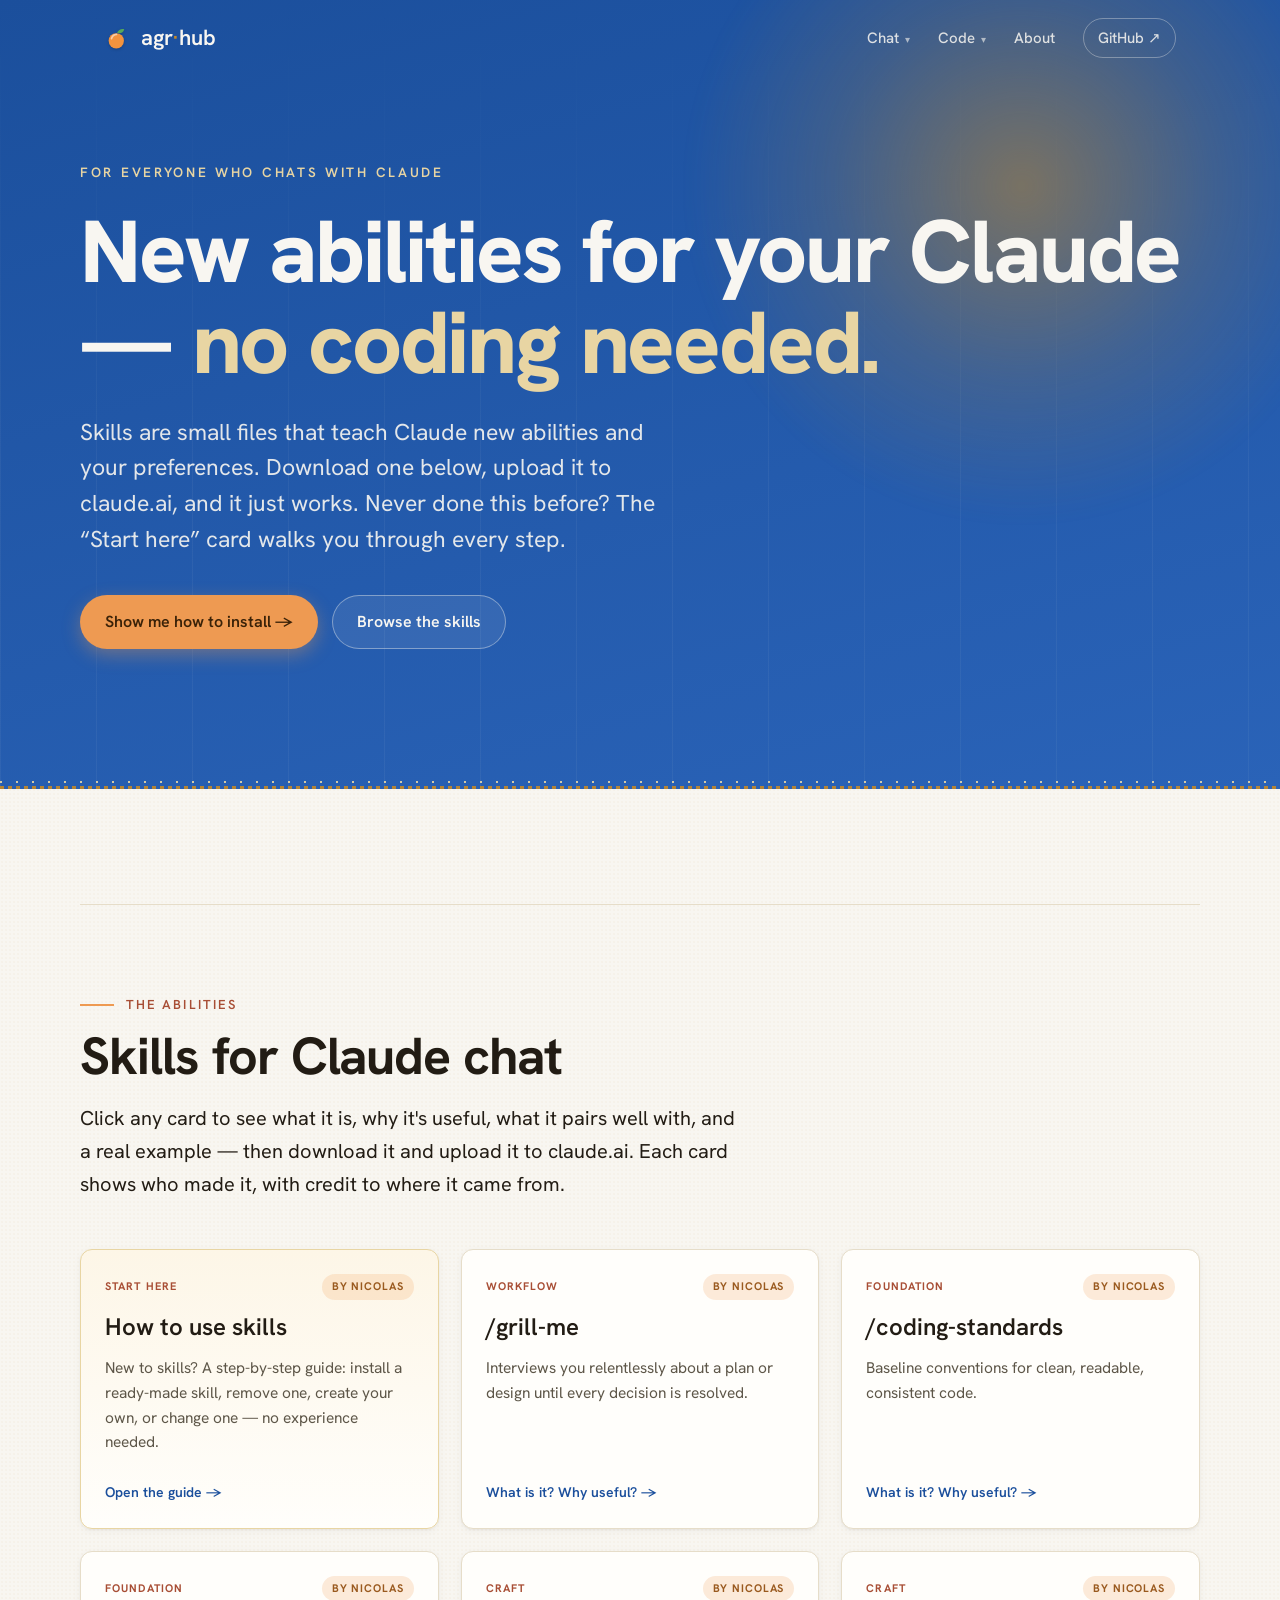
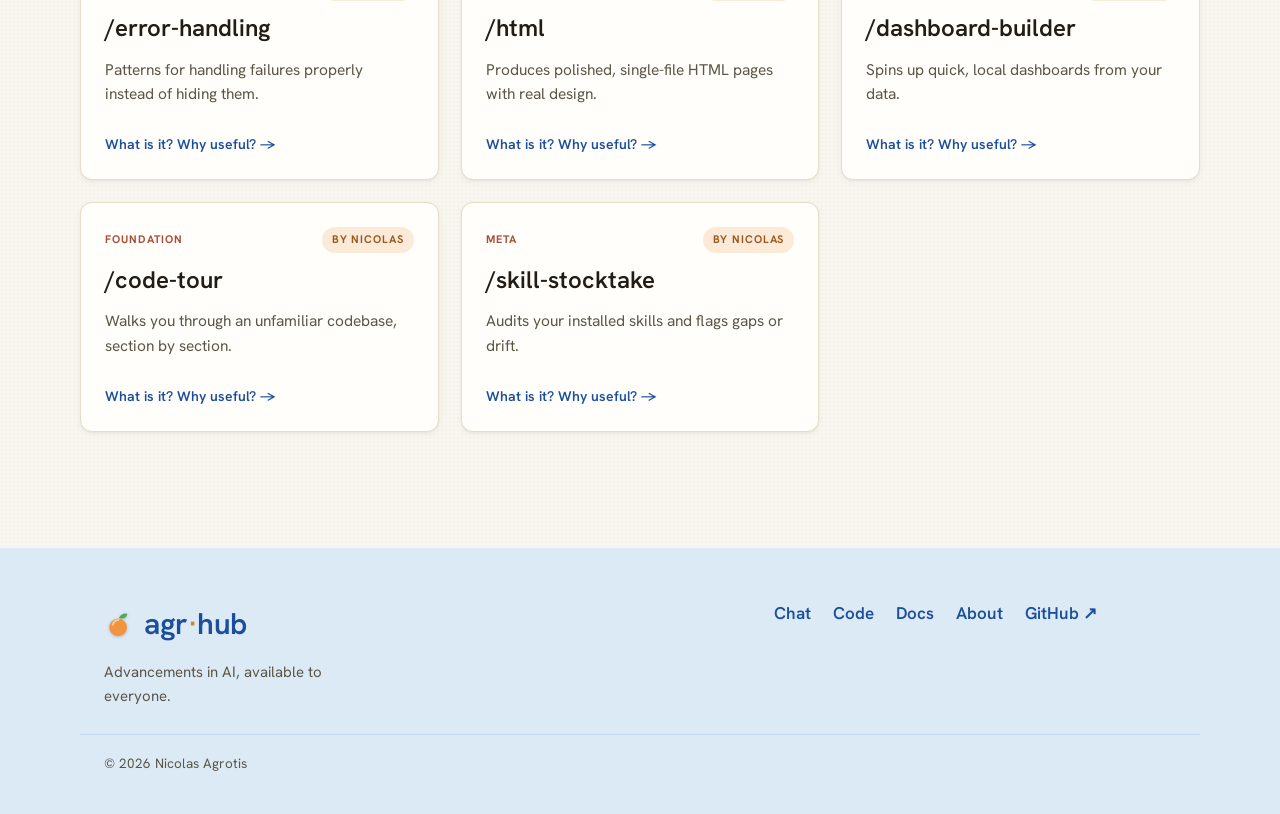
==== chat.html @ 47daf1c1 "Restructure the hub for two audiences: Chat (no-code) and Code (builders) - index.html becomes a mis" ====
<!DOCTYPE html>
<html lang="en">
<head>
<meta charset="UTF-8" />
<meta name="viewport" content="width=device-width, initial-scale=1.0" />
<title>Chat — agr·hub</title>
<meta name="description" content="Ready-made skills for Claude chat, explained in plain language. Download a skill, upload it to claude.ai, and Claude gains a new ability — no coding needed." />
<link rel="preconnect" href="https://fonts.googleapis.com" />
<link rel="preconnect" href="https://fonts.gstatic.com" crossorigin />
<link href="https://fonts.googleapis.com/css2?family=Hanken+Grotesk:wght@400;500;600;700;800&display=swap" rel="stylesheet" />
<link rel="stylesheet" href="assets/app.css?v=3" />
</head>
<body>

<a class="skip" href="#main">Skip to content</a>

<header class="nav" id="nav">
  <div class="nav__in">
    <a class="brand" href="index.html" aria-label="agr-hub home">
      <svg class="brand__mark" viewBox="0 0 32 32" width="26" height="26" role="img" aria-hidden="true" focusable="false">
        <path d="M16 9.6C17.6 5.7 21.6 4.2 24.9 5.2 24.1 9.2 20.1 11.2 16 9.6Z" fill="#54A85B"/>
        <circle cx="15.1" cy="19.4" r="9.4" fill="#F2933E"/>
        <path d="M9.3 16.7C10.2 13.8 12.5 11.8 15.4 11.6" fill="none" stroke="#fff" stroke-opacity=".55" stroke-width="2.1" stroke-linecap="round"/>
      </svg>
      <span class="brand__txt">agr<span class="brand__dot">·</span>hub</span>
    </a>
    <nav class="nav__links" aria-label="Primary">
      <div class="nav__drop">
        <a href="chat.html">Chat <span class="nav__caret" aria-hidden="true">▾</span></a>
        <div class="nav__menu">
          <a href="#skills">Skills</a>
          <a href="#asset=how-to-use-skills">How-to guide</a>
        </div>
      </div>
      <div class="nav__drop">
        <a href="code.html">Code <span class="nav__caret" aria-hidden="true">▾</span></a>
        <div class="nav__menu">
          <a href="code.html#launchpad">Launchpad</a>
          <a href="code.html#skills">Skills</a>
          <a href="code.html#packs">Packs</a>
          <a href="code.html#projects">Projects</a>
          <a href="docs.html">Docs</a>
        </div>
      </div>
      <a href="index.html#about">About</a>
      <a class="nav__cta" href="https://github.com/agrotisnicolaos" target="_blank" rel="noopener">GitHub ↗</a>
    </nav>
  </div>
</header>

<main id="main">

  <!-- HERO -->
  <section class="hero hero--sub" id="top">
    <div class="hero__glow" aria-hidden="true"></div>
    <div class="hero__in">
      <p class="eyebrow reveal">For everyone who chats with Claude</p>
      <h1 class="hero__title reveal">
        New abilities for your Claude — <em>no coding needed.</em>
      </h1>
      <p class="hero__lede reveal">
        Skills are small files that teach Claude new abilities and your preferences. Download one
        below, upload it to claude.ai, and it just works. Never done this before? The
        “Start here” card walks you through every step.
      </p>
      <div class="hero__cta reveal">
        <a class="btn btn--primary" href="#asset=how-to-use-skills">Show me how to install →</a>
        <a class="btn btn--ghost" href="#skills">Browse the skills</a>
      </div>
    </div>
    <div class="meander" aria-hidden="true"></div>
  </section>

  <!-- SKILLS -->
  <section class="section" id="skills">
    <div class="section__in">
      <header class="section__head">
        <p class="kicker"><span class="kicker__bar"></span>The abilities</p>
        <h2 class="h2">Skills for Claude chat</h2>
        <p class="lead">
          Click any card to see what it is, why it's useful, what it pairs well with, and a real
          example — then download it and upload it to claude.ai. Each card shows who made it,
          with credit to where it came from.
        </p>
      </header>
      <div class="grid" id="chat-skills-grid"><!-- rendered from data/catalog.js --></div>
    </div>
  </section>

</main>

<footer class="foot">
  <div class="foot__in">
    <div class="foot__brand">
      <span class="foot__logo">
        <svg class="brand__mark" viewBox="0 0 32 32" width="30" height="30" role="img" aria-hidden="true" focusable="false">
          <path d="M16 9.6C17.6 5.7 21.6 4.2 24.9 5.2 24.1 9.2 20.1 11.2 16 9.6Z" fill="#54A85B"/>
          <circle cx="15.1" cy="19.4" r="9.4" fill="#F2933E"/>
          <path d="M9.3 16.7C10.2 13.8 12.5 11.8 15.4 11.6" fill="none" stroke="#fff" stroke-opacity=".55" stroke-width="2.1" stroke-linecap="round"/>
        </svg>
        <span class="brand__txt brand__txt--lg">agr<span class="brand__dot">·</span>hub</span>
      </span>
      <p>Advancements in AI, available to everyone.</p>
    </div>
    <nav class="foot__links" aria-label="Footer">
      <a href="chat.html">Chat</a>
      <a href="code.html">Code</a>
      <a href="docs.html">Docs</a>
      <a href="index.html#about">About</a>
      <a href="https://github.com/agrotisnicolaos" target="_blank" rel="noopener">GitHub ↗</a>
    </nav>
  </div>
  <p class="foot__copy">© <span id="year"></span> Nicolas Agrotis</p>
</footer>

<script src="data/catalog.js"></script>
<script src="assets/app.js"></script>
</body>
</html>
---- assets/app.css ----
/* ============================================================
   agr·hub — Aegean / Cycladic editorial
   Palette: Aegean #1B4F9C · Sky #2a63b8 · Sea #5BA4D4 · Whitewash #F8F6F1
            Limestone #E8D5A3 · Orange #EE9A52 (CTA) · Terracotta #A84E35
            Footer light-blue #dceaf6
   ============================================================ */
:root {
  --aegean:    #1B4F9C;
  --aegean-dk: #143b76;
  --sea:       #5BA4D4;
  --sky:       #2a63b8;        /* lighter blue for the hero base */
  --whitewash: #F8F6F1;
  --limestone: #E8D5A3;
  --ochre:     #C4892A;
  --ochre-dk:  #a8721f;
  --orange:    #EE9A52;        /* friendly, light CTA orange */
  --orange-dk: #e2873a;
  --terracotta:#A84E35;
  --footer-bg: #dceaf6;        /* light blue footer */
  --footer-ln: #c4dcef;

  --ink:   #221c14;       /* warm near-black text */
  --ink-2: #5d5648;       /* muted warm grey */
  --line:  #e6ddc9;       /* limestone-tinted hairline */
  --surface: #fffefb;     /* card surface, warmer than whitewash */

  /* one clean, highly legible family for everything (display + body) */
  --serif: "Hanken Grotesk", -apple-system, BlinkMacSystemFont, "Segoe UI", sans-serif;
  --sans:  "Hanken Grotesk", -apple-system, BlinkMacSystemFont, "Segoe UI", sans-serif;

  --shadow-sm: 0 1px 2px rgba(34,28,20,.05), 0 2px 8px rgba(34,28,20,.04);
  --shadow-md: 0 8px 28px rgba(27,79,156,.10), 0 2px 8px rgba(34,28,20,.05);
  --maxw: 1120px;
  --r: 12px;
}

* { box-sizing: border-box; }
html { scroll-behavior: smooth; -webkit-text-size-adjust: 100%; }
body {
  margin: 0;
  background: var(--whitewash);
  color: var(--ink);
  font-family: var(--sans);
  font-size: 17px;
  line-height: 1.6;
  -webkit-font-smoothing: antialiased;
  /* faint paper grain */
  background-image:
    radial-gradient(rgba(196,137,42,.035) 1px, transparent 1px);
  background-size: 4px 4px;
}
a { color: var(--aegean); text-decoration: none; }
a:hover { color: var(--terracotta); }
em { font-style: italic; }
code {
  font-family: "Hanken Grotesk", ui-monospace, monospace;
  font-feature-settings: "tnum";
}

.skip {
  position: absolute; left: -999px; top: 0; background: var(--ink); color: #fff;
  padding: 10px 16px; border-radius: 0 0 8px 0; z-index: 100;
}
.skip:focus { left: 0; }

/* ---------- shared layout ---------- */
.section { padding: clamp(64px, 9vw, 128px) 24px; }
.section__in { max-width: var(--maxw); margin: 0 auto; }
.section__head { max-width: 680px; margin-bottom: 48px; }

.kicker {
  font-size: 13px; letter-spacing: .16em; text-transform: uppercase;
  color: var(--terracotta); font-weight: 600; display: flex; align-items: center; gap: 12px;
  margin: 0 0 14px;
}
.kicker__bar { width: 34px; height: 2px; background: var(--orange); display: inline-block; }
.kicker--center { justify-content: center; }

.h2 {
  font-family: var(--serif); font-weight: 700;
  font-size: clamp(32px, 4.6vw, 52px); line-height: 1.05; letter-spacing: -.02em;
  margin: 0 0 18px; color: var(--ink);
}
.lead { font-size: clamp(17px, 2vw, 20px); line-height: 1.65; margin: 0 0 16px; max-width: 60ch; }
.lead.muted { color: var(--ink-2); }
.lead code { background: #efe7d4; padding: 1px 7px; border-radius: 6px; font-size: .9em; }

/* ---------- nav ---------- */
.nav {
  position: fixed; inset: 0 0 auto 0; z-index: 50;
  transition: background .35s ease, box-shadow .35s ease, border-color .35s ease;
  border-bottom: 1px solid transparent;
}
.nav__in {
  max-width: var(--maxw); margin: 0 auto; padding: 18px 24px;
  display: flex; align-items: center; justify-content: space-between;
}
.brand { display: inline-flex; align-items: center; gap: 11px; color: var(--whitewash); }
.brand__mark {
  width: 26px; height: 26px; flex-shrink: 0; display: block;
  filter: drop-shadow(0 1px 1.5px rgba(0,0,0,.2));
}
.brand__txt { font-family: var(--serif); font-weight: 600; font-size: 22px; letter-spacing: -.01em; }
.brand__txt--lg { font-size: 30px; color: var(--aegean); }
.brand__dot { color: var(--ochre); }
.nav__links { display: flex; align-items: center; gap: 28px; }
.nav__links a { color: rgba(248,246,241,.86); font-weight: 500; font-size: 15px; }
.nav__links a:hover { color: #fff; }
.nav__cta {
  border: 1px solid rgba(248,246,241,.34); padding: 7px 14px; border-radius: 999px;
}
.nav__cta:hover { background: rgba(248,246,241,.12); }

/* scrolled state: whitewash bar, aegean ink */
.nav.scrolled { background: rgba(248,246,241,.92); backdrop-filter: blur(10px); border-bottom-color: var(--line); box-shadow: var(--shadow-sm); }
.nav.scrolled .brand { color: var(--aegean); }
.nav.scrolled .brand__txt--lg { color: var(--aegean); }
.nav.scrolled .nav__links a { color: var(--ink-2); }
.nav.scrolled .nav__links a:hover { color: var(--terracotta); }
.nav.scrolled .nav__cta { border-color: var(--line); color: var(--aegean); }
.nav.scrolled .nav__cta:hover { background: #efe7d4; }

/* ---------- hero ---------- */
.hero {
  position: relative; overflow: hidden;
  background:
    linear-gradient(165deg, var(--aegean) 0%, var(--sky) 100%);
  color: var(--whitewash);
  padding: clamp(150px, 22vh, 260px) 24px clamp(120px, 16vw, 200px);
}
.hero__glow {
  position: absolute; top: -22%; right: -8%; width: 60vw; height: 60vw; max-width: 720px; max-height: 720px;
  background: radial-gradient(circle, rgba(196,137,42,.55) 0%, rgba(196,137,42,.18) 38%, transparent 66%);
  filter: blur(8px); pointer-events: none;
}
.hero::before { /* faint columns / horizon line */
  content: ""; position: absolute; inset: 0;
  background-image: linear-gradient(90deg, rgba(248,246,241,.05) 1px, transparent 1px);
  background-size: 96px 100%; mask-image: linear-gradient(transparent, #000 60%);
  pointer-events: none;
}
.hero__in { position: relative; max-width: var(--maxw); margin: 0 auto; }
.eyebrow {
  font-size: 13.5px; letter-spacing: .2em; text-transform: uppercase;
  color: var(--limestone); font-weight: 600; margin: 0 0 22px;
}
.hero__title {
  font-family: var(--serif); font-weight: 800;
  font-size: clamp(42px, 7vw, 88px); line-height: 1.04; letter-spacing: -.025em;
  margin: 0 0 26px;
}
.hero__title em { color: var(--limestone); font-weight: 800; font-style: normal; }
.hero__lede {
  font-size: clamp(18px, 2.2vw, 23px); line-height: 1.55; max-width: 46ch;
  color: rgba(248,246,241,.9); margin: 0 0 38px;
}
.hero__cta { display: flex; flex-wrap: wrap; gap: 14px; }

.meander {
  position: absolute; left: 0; right: 0; bottom: 0; height: 18px;
  background:
    repeating-linear-gradient(90deg, var(--ochre) 0 4px, transparent 4px 8px) bottom/100% 3px no-repeat,
    repeating-linear-gradient(90deg, var(--limestone) 0 2px, transparent 2px 16px) bottom 6px left 0/100% 2px no-repeat;
  opacity: .9;
}

/* ---------- buttons ---------- */
.btn {
  display: inline-flex; align-items: center; gap: 8px; cursor: pointer;
  font-family: var(--sans); font-weight: 600; font-size: 16px;
  padding: 13px 24px; border-radius: 999px; border: 1.5px solid transparent;
  transition: transform .15s ease, box-shadow .2s ease, background .2s ease, color .2s ease;
  white-space: nowrap;
}
.btn--sm { padding: 10px 18px; font-size: 14.5px; }
.btn--primary { background: var(--orange); color: #3a2208; box-shadow: 0 6px 18px rgba(238,154,82,.36); }
.btn--primary:hover { background: var(--orange-dk); color: #3a2208; transform: translateY(-2px); }
.btn--ghost { background: rgba(248,246,241,.08); color: var(--whitewash); border-color: rgba(248,246,241,.4); }
.btn--ghost:hover { background: rgba(248,246,241,.16); color: #fff; transform: translateY(-2px); }
.btn--line { background: transparent; color: var(--aegean); border-color: var(--line); }
.btn--line:hover { border-color: var(--aegean); color: var(--aegean); background: #fff; transform: translateY(-2px); }

/* ---------- launchpad split ---------- */
.split { display: grid; grid-template-columns: 1.1fr .9fr; gap: clamp(32px, 5vw, 72px); align-items: start; }
.split__lead .lead:first-of-type { margin-top: 4px; }

.panel {
  background: var(--surface); border: 1px solid var(--line); border-radius: 16px;
  padding: 26px; box-shadow: var(--shadow-md); position: relative;
}
.panel::before { /* warm top seam */
  content: ""; position: absolute; left: 26px; right: 26px; top: 0; height: 3px;
  background: linear-gradient(90deg, var(--orange), var(--terracotta)); border-radius: 0 0 3px 3px;
}
.panel__head { display: flex; align-items: center; justify-content: space-between; margin-bottom: 18px; }
.panel__name { font-family: var(--serif); font-weight: 600; font-size: 21px; }
.panel__list { list-style: none; margin: 0 0 22px; padding: 0; }
.panel__list li {
  position: relative; padding: 8px 0 8px 26px; font-size: 15.5px; color: var(--ink);
  border-bottom: 1px dashed var(--line);
}
.panel__list li:last-child { border-bottom: none; }
.panel__list li::before {
  content: ""; position: absolute; left: 2px; top: 15px; width: 9px; height: 9px;
  background: var(--sea); border-radius: 50%; box-shadow: 0 0 0 3px rgba(91,164,212,.18);
}
.panel__actions { display: flex; flex-wrap: wrap; gap: 10px; margin-bottom: 14px; }

.clone {
  width: 100%; text-align: left; cursor: pointer; font: inherit;
  background: #fbf6ea; border: 1px dashed var(--limestone); border-radius: 10px;
  padding: 11px 14px; display: flex; align-items: center; justify-content: space-between; gap: 10px;
  transition: background .2s ease, border-color .2s ease;
}
.clone:hover { background: #f6eedb; border-color: var(--orange); }
.clone code { font-size: 13px; color: var(--ink); overflow: hidden; text-overflow: ellipsis; white-space: nowrap; }
.clone__hint { font-size: 11px; letter-spacing: .08em; text-transform: uppercase; color: var(--ink-2); flex-shrink: 0; }
.clone.copied .clone__hint { color: var(--aegean); }
.clone.copied .clone__hint::before { content: "✓ "; }

/* ---------- docs page header ---------- */
.dochead {
  position: relative; overflow: hidden; color: var(--whitewash);
  background: linear-gradient(165deg, var(--aegean) 0%, var(--sky) 100%);
  padding: clamp(128px, 18vh, 184px) 24px clamp(60px, 9vw, 96px);
}
.dochead__in { position: relative; max-width: var(--maxw); margin: 0 auto; }
.dochead h1 {
  font-family: var(--serif); font-weight: 800; letter-spacing: -.025em; line-height: 1.02;
  font-size: clamp(40px, 6vw, 68px); margin: 0 0 14px;
}
.dochead .lede { color: rgba(248,246,241,.9); font-size: clamp(17px, 2vw, 21px); max-width: 54ch; margin: 0; }
.dochead .eyebrow { color: var(--limestone); }
.doc-links { margin-top: 22px; }
.doc-soon { opacity: .92; }

/* ---------- launchpad: why + pieces + note ---------- */
.lp-why { margin-top: clamp(44px, 6vw, 76px); max-width: 900px; }
.lp-h3 {
  font-family: var(--serif); font-weight: 700; letter-spacing: -.01em; color: var(--ink);
  font-size: clamp(22px, 3vw, 30px); margin: 0 0 14px;
}
.lp-h3--mt { margin-top: clamp(48px, 7vw, 84px); }
.lp-why .lead strong { color: var(--aegean); font-weight: 700; }
.lp-arc { color: var(--terracotta); font-weight: 600; }

.lp-group-label {
  font-size: 12px; letter-spacing: .12em; text-transform: uppercase; color: var(--terracotta);
  font-weight: 700; margin: 22px 0 14px;
}
.lp-group-label__sub { color: var(--ink-2); font-weight: 600; text-transform: none; letter-spacing: 0; }
.lp-pieces { margin-bottom: 6px; }

.piece__top { display: flex; align-items: center; justify-content: space-between; gap: 10px; margin-bottom: 4px; }
.piece__by { font-size: 12px; color: var(--ink-2); font-weight: 600; white-space: nowrap; }
.piece__name { font-family: var(--serif); font-weight: 700; font-size: 20px; margin: 2px 0 10px; color: var(--ink); }
.piece .card__desc { font-size: 14.5px; margin-bottom: 0; }
.piece:hover { transform: translateY(-2px); }

.lp-note {
  margin-top: clamp(40px, 5vw, 64px);
  background: #eef4fb; border: 1px solid var(--footer-ln); border-radius: 16px;
  padding: 24px 28px; display: flex; flex-wrap: wrap; align-items: center;
  justify-content: space-between; gap: 18px 24px;
}
.lp-note p { margin: 0; max-width: 64ch; color: var(--ink); font-size: 15.5px; line-height: 1.6; }
.lp-note strong { color: var(--aegean); }
.lp-deepdive { flex-shrink: 0; }

/* ---------- badges ---------- */
.badge {
  font-size: 11px; font-weight: 700; letter-spacing: .08em; text-transform: uppercase;
  padding: 4px 10px; border-radius: 999px;
}
.badge--public { background: rgba(27,79,156,.1); color: var(--aegean); }
.badge--private { background: rgba(93,86,72,.1); color: var(--ink-2); }
.badge--ships { background: rgba(91,164,212,.18); color: #2f6f9e; }

/* ---------- section rhythm (all sections carry equal weight) ----------
   A constrained hairline between sections, drawn at the top of each
   section's inner column so the four sections read as equals. */
.launchpad .section__in,
#skills .section__in,
.packs .section__in,
.projects .section__in { border-top: 1px solid var(--line); padding-top: clamp(56px, 7vw, 96px); }
.launchpad .section__in { border-top: none; padding-top: 0; }

/* ---------- grids / cards ---------- */
.grid { display: grid; gap: 22px; grid-template-columns: repeat(auto-fill, minmax(290px, 1fr)); }

.card {
  background: var(--surface); border: 1px solid var(--line); border-radius: var(--r);
  padding: 24px; box-shadow: var(--shadow-sm); display: flex; flex-direction: column;
  transition: transform .18s ease, box-shadow .25s ease, border-color .25s ease;
}
.card:hover { transform: translateY(-3px); box-shadow: var(--shadow-md); border-color: var(--limestone); }
.card--link { color: inherit; text-decoration: none; cursor: pointer; }
.card--link:hover { border-color: var(--sea); }
.card__link { margin-top: auto; padding-top: 6px; color: var(--aegean); font-weight: 600; font-size: 14px; }
.card--link:hover .card__link { color: var(--terracotta); }
.card--link:hover .card__name { color: var(--aegean); }
.card__top { display: flex; align-items: center; justify-content: space-between; gap: 10px; margin-bottom: 6px; }
.card__marker {
  font-size: 11px; font-weight: 700; letter-spacing: .1em; text-transform: uppercase;
  color: var(--terracotta);
}
.card__name { font-family: var(--serif); font-weight: 600; font-size: 24px; margin: 2px 0 10px; }
.card__desc { color: var(--ink-2); font-size: 15.5px; margin: 0 0 20px; flex: 1; }
.card__actions { display: flex; flex-wrap: wrap; gap: 8px; align-items: center; }
.card__install {
  width: 100%; margin-top: 10px;
}

/* project cards — snapshot, highlights, doc links */
.card--project { padding-top: 0; }
.card__shot {
  display: block; margin: 0 -25px 20px; overflow: hidden;
  border-bottom: 1px solid var(--line);
  border-radius: var(--r) var(--r) 0 0;
  background: #fbf6ea;
}
.card__shot img {
  display: block; width: 100%; height: auto; aspect-ratio: 16/10; object-fit: cover;
  object-position: top; transition: transform .4s ease;
}
.card__shot:hover img { transform: scale(1.025); }
.card__points { list-style: none; margin: 0 0 18px; padding: 0; }
.card__points li {
  position: relative; padding: 5px 0 5px 22px; font-size: 14px; color: var(--ink);
  border-bottom: 1px dashed var(--line);
}
.card__points li:last-child { border-bottom: 0; }
.card__points li::before {
  content: ""; position: absolute; left: 4px; top: 13px; width: 7px; height: 7px;
  background: var(--sea); border-radius: 50%; box-shadow: 0 0 0 3px rgba(91,164,212,.18);
}
.card__doclinks { display: flex; flex-wrap: wrap; gap: 6px 16px; margin: 0 0 18px; }
.card__doclink {
  font-size: 13.5px; font-weight: 700; color: var(--aegean); text-decoration: none;
  border-bottom: 1px solid transparent; transition: border-color .15s ease;
}
.card__doclink:hover { border-bottom-color: var(--aegean); }

/* empty state */
.empty {
  grid-column: 1 / -1; text-align: center; padding: 56px 24px;
  border: 1.5px dashed var(--limestone); border-radius: 16px; background: rgba(255,255,255,.5);
}
.empty__mark { font-size: 30px; margin-bottom: 10px; }
.empty h3 { font-family: var(--serif); font-weight: 600; font-size: 24px; margin: 0 0 8px; }
.empty p { color: var(--ink-2); margin: 0 auto; max-width: 46ch; }
.empty code { background: #efe7d4; padding: 2px 7px; border-radius: 6px; font-size: .92em; }

/* ---------- about ---------- */
.about__in { text-align: center; max-width: 620px; }
.about__mark {
  width: 48px; height: 48px; margin: 0 auto 20px; display: block;
  filter: drop-shadow(0 2px 3px rgba(34,28,20,.14));
}
.about .kicker { margin-bottom: 16px; }
.about__line { font-size: clamp(19px, 2.6vw, 26px); font-weight: 600; color: var(--ink); margin: 6px 0 0; }
.about__line strong { color: var(--aegean); font-weight: 700; }

/* ---------- footer ---------- */
.foot { background: var(--footer-bg); color: var(--ink-2); }
.foot__in {
  max-width: var(--maxw); margin: 0 auto; padding: 52px 24px 26px;
  display: grid; grid-template-columns: 1.6fr 1fr; gap: 28px; align-items: start;
}
.foot__logo { display: inline-flex; align-items: center; gap: 10px; }
.foot__logo .brand__mark { width: 30px; height: 30px; }
.foot__brand p { margin: 12px 0 0; max-width: 34ch; font-size: 15px; color: var(--ink-2); }
.foot__links { display: flex; flex-wrap: wrap; gap: 10px 22px; align-content: start; }
.foot__links a { color: var(--aegean); font-weight: 600; }
.foot__links a:hover { color: var(--terracotta); }
.foot__copy {
  max-width: var(--maxw); margin: 0 auto; padding: 18px 24px 40px;
  border-top: 1px solid var(--footer-ln); font-size: 13.5px; color: var(--ink-2);
}

/* ---------- reveal animation ---------- */
.reveal { opacity: 0; transform: translateY(16px); animation: rise .8s cubic-bezier(.2,.7,.2,1) forwards; }
.reveal:nth-child(1) { animation-delay: .05s; }
.reveal:nth-child(2) { animation-delay: .16s; }
.reveal:nth-child(3) { animation-delay: .28s; }
.reveal:nth-child(4) { animation-delay: .4s; }
@keyframes rise { to { opacity: 1; transform: none; } }
@media (prefers-reduced-motion: reduce) {
  .reveal { animation: none; opacity: 1; transform: none; }
  html { scroll-behavior: auto; }
}

/* ---------- nav dropdowns ---------- */
.nav__drop { position: relative; display: flex; align-items: center; }
.nav__caret { font-size: 10px; opacity: .7; margin-left: 2px; }
.nav__menu {
  display: none; position: absolute; top: calc(100% + 10px); left: -12px; min-width: 176px;
  background: var(--surface); border: 1px solid var(--line); border-radius: 12px;
  box-shadow: var(--shadow-md); padding: 8px; z-index: 60;
}
.nav__menu::before { /* hover bridge so the menu doesn't close in the gap */
  content: ""; position: absolute; top: -12px; left: 0; right: 0; height: 12px;
}
.nav__drop:hover .nav__menu,
.nav__drop:focus-within .nav__menu { display: block; }
.nav .nav__links .nav__menu a {
  display: block; padding: 9px 14px; border-radius: 8px;
  color: var(--ink-2); font-weight: 600; font-size: 14.5px;
}
.nav .nav__links .nav__menu a:hover { background: #f3ecdc; color: var(--terracotta); }

/* ---------- sub-page hero (chat / code) ---------- */
.hero--sub { padding: clamp(140px, 18vh, 210px) 24px clamp(90px, 11vw, 140px); }

/* ---------- landing: two doors ---------- */
.doors { display: grid; grid-template-columns: 1fr 1fr; gap: 24px; }
.door {
  position: relative; display: flex; flex-direction: column; gap: 4px;
  background: var(--surface); border: 1px solid var(--line); border-radius: 18px;
  padding: 34px 32px 30px; box-shadow: var(--shadow-sm); color: inherit;
  transition: transform .18s ease, box-shadow .25s ease, border-color .25s ease;
}
.door::before {
  content: ""; position: absolute; left: 32px; right: 32px; top: 0; height: 3px;
  background: linear-gradient(90deg, var(--orange), var(--terracotta)); border-radius: 0 0 3px 3px;
}
.door:hover { transform: translateY(-4px); box-shadow: var(--shadow-md); border-color: var(--limestone); color: inherit; }
.door__icon { font-size: 30px; line-height: 1; margin-bottom: 12px; }
.door__name { font-family: var(--serif); font-weight: 700; font-size: 30px; margin: 0; color: var(--ink); }
.door__for {
  font-size: 12px; font-weight: 700; letter-spacing: .1em; text-transform: uppercase;
  color: var(--terracotta); margin: 4px 0 10px;
}
.door__desc { color: var(--ink-2); font-size: 15.5px; line-height: 1.6; margin: 0 0 20px; }
.door__cta { margin-top: auto; color: var(--aegean); font-weight: 700; font-size: 15.5px; }
.door:hover .door__cta { color: var(--terracotta); }

/* ---------- landing: how it works ---------- */
.how .section__in, .qi .section__in { border-top: 1px solid var(--line); padding-top: clamp(56px, 7vw, 96px); }
.how__note { margin-top: clamp(32px, 4vw, 48px); }
.how__grid .card__name { font-size: 22px; }
.how__grid .card__desc { margin-bottom: 0; }

/* ---------- landing: quick index ---------- */
.qi__cols { display: grid; grid-template-columns: repeat(4, 1fr); gap: 28px; }
.qi__h {
  font-family: var(--serif); font-weight: 600; font-size: 18px; color: var(--ink);
  display: flex; align-items: baseline; gap: 10px; margin: 0 0 14px;
  border-bottom: 1px solid var(--line); padding-bottom: 10px;
}
.qi__count {
  font-size: 12.5px; font-weight: 700; color: var(--ink-2);
  background: #efe7d4; border-radius: 999px; padding: 1px 9px;
}
.qi__chips { display: flex; flex-wrap: wrap; gap: 8px; align-content: start; }
.qi__chip {
  font-size: 14px; font-weight: 600; color: var(--aegean);
  background: var(--surface); border: 1px solid var(--line); border-radius: 999px;
  padding: 6px 13px; transition: transform .15s ease, border-color .2s ease, color .2s ease;
}
.qi__chip:hover { border-color: var(--orange); color: var(--terracotta); transform: translateY(-1px); }
.qi__chip--guide { background: #fdf3e3; border-color: var(--limestone); }
.qi__soon { color: var(--ink-2); font-size: 14.5px; margin: 0; }

/* ---------- author / credit badges ---------- */
.badge--self { background: rgba(238,154,82,.2); color: #9a5a1f; }
.badge--by { background: rgba(91,164,212,.18); color: #2f6f9e; }

/* ---------- asset cards ---------- */
.card--asset { cursor: pointer; }
.card--asset:hover { border-color: var(--sea); }
.card--asset:hover .card__link { color: var(--terracotta); }
.card--asset:hover .card__name { color: var(--aegean); }
.card--guide {
  background: linear-gradient(180deg, #fdf6e7, var(--surface));
  border-color: var(--limestone);
}

/* ---------- pop-out asset tile ---------- */
.tile-backdrop {
  position: fixed; inset: 0; z-index: 90; background: rgba(18,28,46,.52);
  backdrop-filter: blur(4px); -webkit-backdrop-filter: blur(4px);
  display: flex; align-items: center; justify-content: center; padding: 28px 18px;
  animation: tilefade .2s ease;
}
@keyframes tilefade { from { opacity: 0; } }
.tile {
  position: relative; width: 100%; max-width: 720px; max-height: 86vh; overflow-y: auto;
  background: var(--surface); border: 1px solid var(--line); border-radius: 18px;
  box-shadow: 0 24px 80px rgba(10,20,40,.35); padding: 34px 36px 38px;
  animation: tilepop .26s cubic-bezier(.2,.7,.2,1);
}
@keyframes tilepop { from { opacity: 0; transform: translateY(16px) scale(.97); } }
.tile::before {
  content: ""; position: absolute; left: 36px; right: 36px; top: 0; height: 3px;
  background: linear-gradient(90deg, var(--orange), var(--terracotta)); border-radius: 0 0 3px 3px;
}
.tile__close {
  position: absolute; top: 14px; right: 14px; width: 36px; height: 36px;
  border-radius: 50%; border: 1px solid var(--line); background: #fff;
  cursor: pointer; font-size: 14px; color: var(--ink-2); line-height: 1;
}
.tile__close:hover { color: var(--terracotta); border-color: var(--orange); }
.tile__top { display: flex; flex-wrap: wrap; align-items: center; gap: 10px; margin-bottom: 4px; padding-right: 44px; }
.tile__surfaces { font-size: 12px; font-weight: 600; color: var(--ink-2); margin-left: auto; }
.tile__name { font-family: var(--serif); font-weight: 700; font-size: clamp(28px, 4vw, 38px); letter-spacing: -.015em; margin: 4px 0 6px; color: var(--ink); }
.tile__credit { font-size: 14px; color: var(--ink-2); margin: 0 0 6px; }
.tile__credit a { font-weight: 700; }
.tile__actions { display: flex; flex-wrap: wrap; gap: 10px; margin: 14px 0 4px; }
.tile .clone { margin-top: 12px; }
.tile__section { margin-top: 24px; }
.tile__h {
  font-family: var(--serif); font-weight: 700; font-size: 18px; color: var(--aegean);
  display: flex; align-items: center; gap: 10px; margin: 0 0 9px;
}
.tile__h::before { content: ""; width: 22px; height: 2px; background: var(--orange); flex-shrink: 0; }
.tile__p { margin: 0; color: var(--ink); font-size: 15.5px; line-height: 1.65; }
.tile__example { background: #fbf6ea; border: 1px dashed var(--limestone); border-radius: 10px; padding: 14px 16px; }
.tile__examplecode { margin-top: 10px; color: var(--ink-2); font-size: 14.5px; }
.tile__with { list-style: none; margin: 0; padding: 0; display: flex; flex-direction: column; gap: 9px; }
.tile__with li { font-size: 15px; color: var(--ink-2); }
.tile__withnote { color: var(--ink-2); }
.tile__chip {
  font: inherit; font-size: 14px; font-weight: 700; color: var(--aegean);
  background: #eef4fb; border: 1px solid var(--footer-ln); border-radius: 999px;
  padding: 3px 12px; cursor: pointer;
}
.tile__chip:hover { color: var(--terracotta); border-color: var(--orange); }
.tile__chip--plain { cursor: default; background: transparent; border: none; padding: 0; color: var(--ink); }
.tile__steps { margin: 0; padding-left: 24px; }
.tile__steps li { padding: 5px 0 5px 6px; font-size: 15.5px; line-height: 1.6; }
.tile__steps li::marker { color: var(--terracotta); font-weight: 700; }

/* ---------- about (landing) ---------- */
.about__sub { color: var(--ink-2); font-size: 16.5px; line-height: 1.65; max-width: 52ch; margin: 14px auto 0; }

/* ---------- responsive ---------- */
@media (max-width: 860px) {
  .split { grid-template-columns: 1fr; }
  .foot__in { grid-template-columns: 1fr; gap: 22px; }
  .doors { grid-template-columns: 1fr; }
  .qi__cols { grid-template-columns: 1fr 1fr; }
}
@media (max-width: 600px) {
  body { font-size: 16px; }
  .nav__links { gap: 16px; }
  .nav__links a:not(.nav__cta) { display: none; }
  .nav__drop { display: none; }
  .hero { padding-top: 130px; }
  .qi__cols { grid-template-columns: 1fr; }
  .tile { padding: 26px 22px 30px; }
  .tile::before { left: 22px; right: 22px; }
}
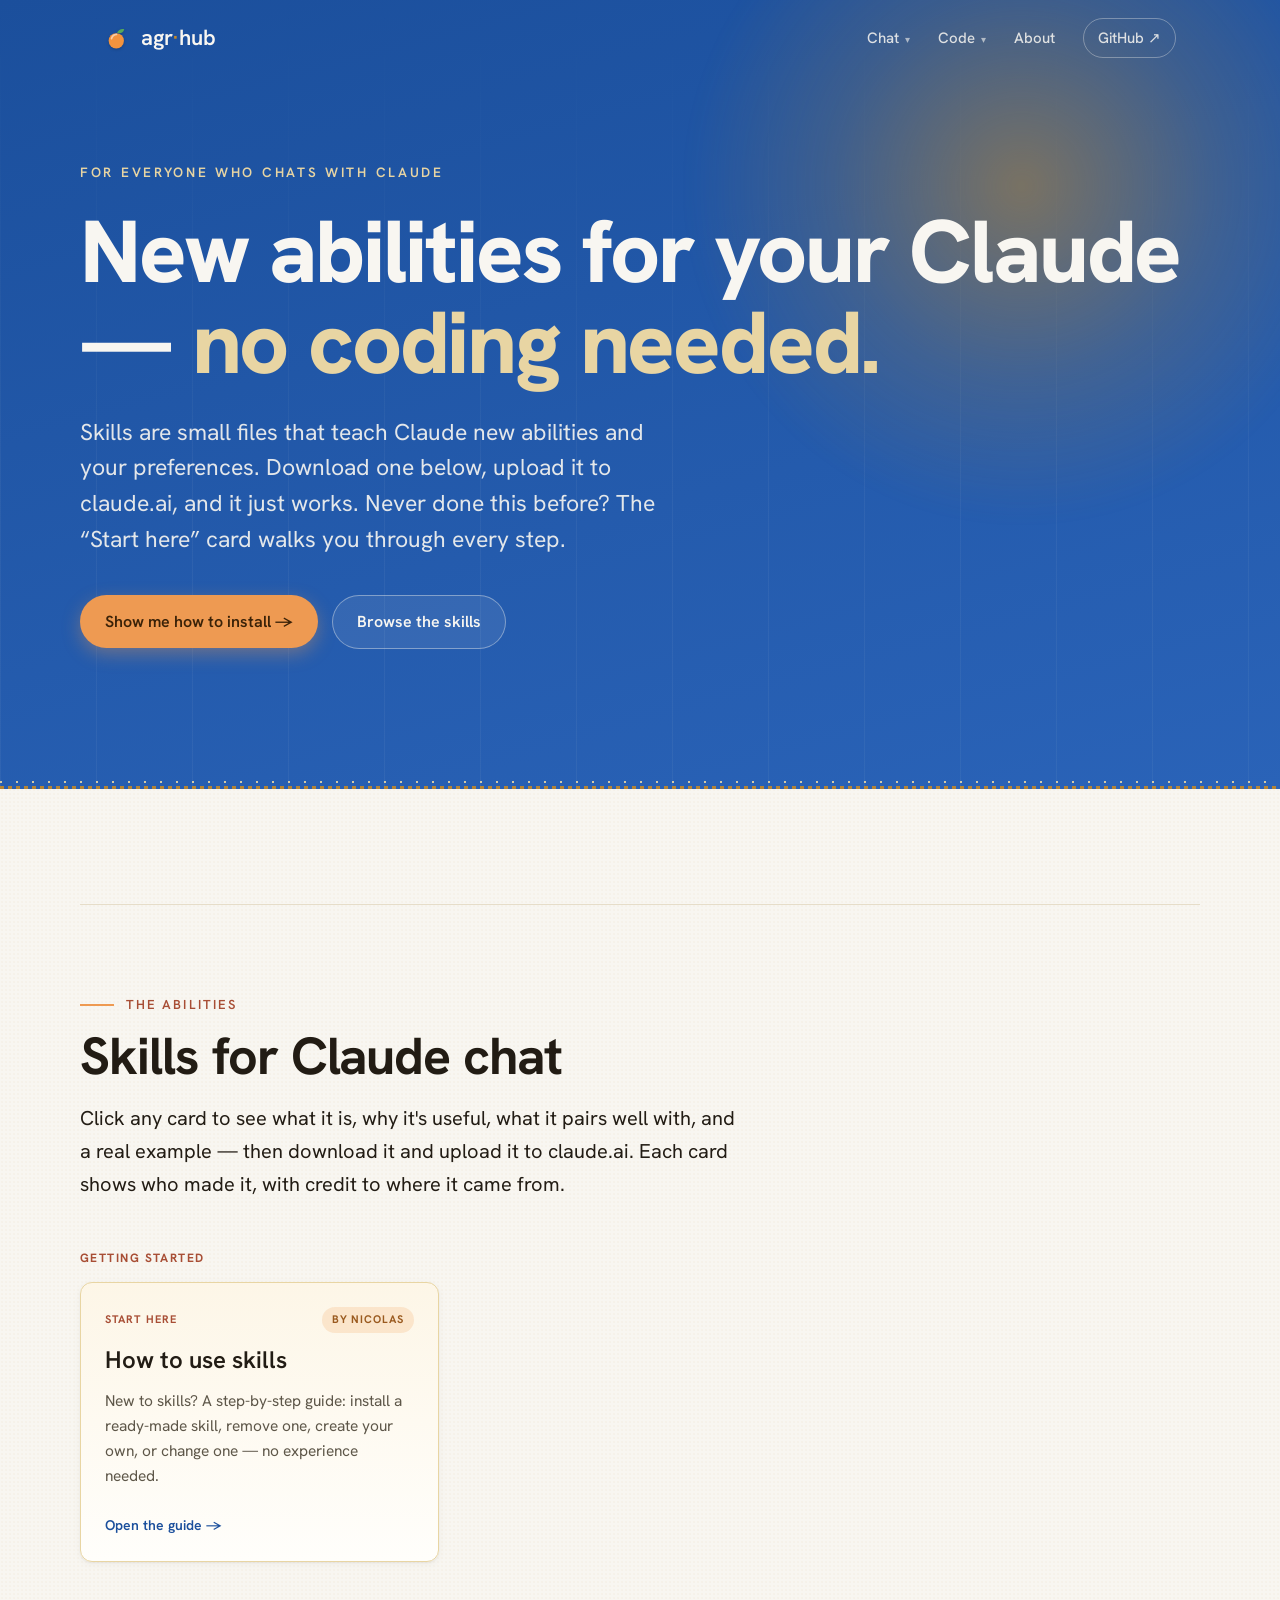
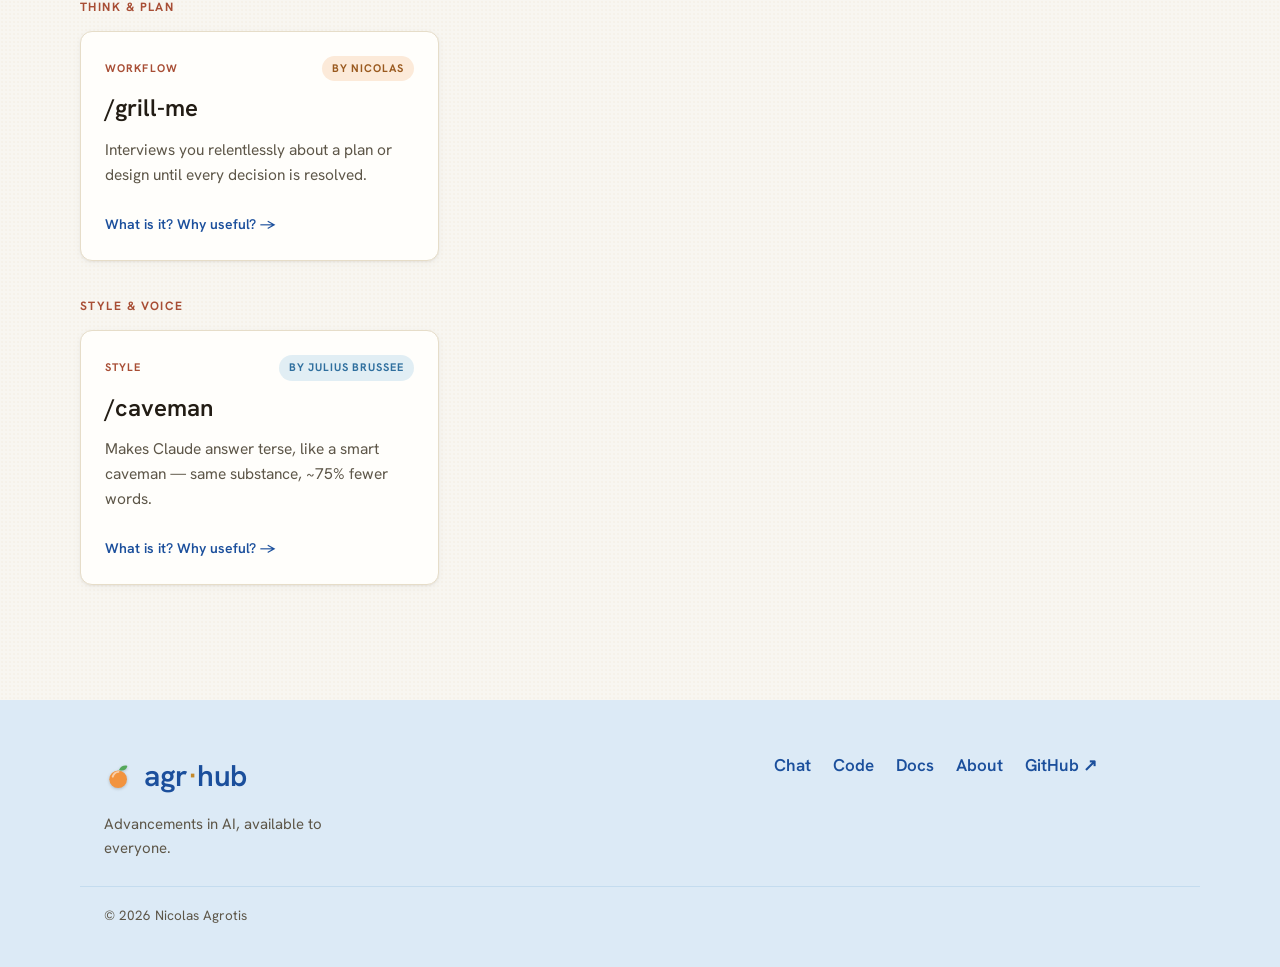
==== commit 7651c76f: "Curate the catalog, rename Packs to Plugins, and restructure the Code story - skills trimmed to gril" ====
--- a/chat.html
+++ b/chat.html
@@ -37,7 +37,7 @@
         <div class="nav__menu">
           <a href="code.html#launchpad">Launchpad</a>
           <a href="code.html#skills">Skills</a>
-          <a href="code.html#packs">Packs</a>
+          <a href="code.html#plugins">Plugins</a>
           <a href="code.html#projects">Projects</a>
           <a href="docs.html">Docs</a>
         </div>
@@ -83,7 +83,7 @@
           with credit to where it came from.
         </p>
       </header>
-      <div class="grid" id="chat-skills-grid"><!-- rendered from data/catalog.js --></div>
+      <div class="groups" id="chat-skills-grid"><!-- rendered from data/catalog.js --></div>
     </div>
   </section>
 
@@ -113,7 +113,7 @@
   <p class="foot__copy">© <span id="year"></span> Nicolas Agrotis</p>
 </footer>
 
-<script src="data/catalog.js"></script>
-<script src="assets/app.js"></script>
+<script src="data/catalog.js?v=3"></script>
+<script src="assets/app.js?v=3"></script>
 </body>
 </html>
--- a/assets/app.css
+++ b/assets/app.css
@@ -281,7 +281,7 @@
    section's inner column so the four sections read as equals. */
 .launchpad .section__in,
 #skills .section__in,
-.packs .section__in,
+.plugins .section__in,
 .projects .section__in { border-top: 1px solid var(--line); padding-top: clamp(56px, 7vw, 96px); }
 .launchpad .section__in { border-top: none; padding-top: 0; }
 
@@ -435,11 +435,25 @@
 .door__cta { margin-top: auto; color: var(--aegean); font-weight: 700; font-size: 15.5px; }
 .door:hover .door__cta { color: var(--terracotta); }
 
-/* ---------- landing: how it works ---------- */
-.how .section__in, .qi .section__in { border-top: 1px solid var(--line); padding-top: clamp(56px, 7vw, 96px); }
-.how__note { margin-top: clamp(32px, 4vw, 48px); }
+/* ---------- landing: how it works / get started ---------- */
+.how .section__in, .qi .section__in, .starts .section__in { border-top: 1px solid var(--line); padding-top: clamp(56px, 7vw, 96px); }
 .how__grid .card__name { font-size: 22px; }
 .how__grid .card__desc { margin-bottom: 0; }
+.door--start { padding: 28px 28px 26px; }
+.door--start .door__name { font-size: 25px; margin-bottom: 8px; }
+.door__actions { margin-top: auto; display: flex; flex-wrap: wrap; gap: 10px; }
+
+/* equal-weight hero pair (landing) */
+.btn--hero {
+  background: rgba(248,246,241,.95); color: var(--aegean);
+  border-color: rgba(248,246,241,.95); box-shadow: 0 6px 18px rgba(10,25,60,.22);
+}
+.btn--hero:hover { background: #fff; color: var(--aegean-dk); transform: translateY(-2px); }
+.btn__ico { font-size: 17px; line-height: 1; }
+
+/* ---------- themed groups inside catalog sections ---------- */
+.groups > .lp-group-label:first-child { margin-top: 0; }
+.groups > .grid + .lp-group-label { margin-top: 36px; }
 
 /* ---------- landing: quick index ---------- */
 .qi__cols { display: grid; grid-template-columns: repeat(4, 1fr); gap: 28px; }
@@ -508,6 +522,9 @@
 .tile__credit a { font-weight: 700; }
 .tile__actions { display: flex; flex-wrap: wrap; gap: 10px; margin: 14px 0 4px; }
 .tile .clone { margin-top: 12px; }
+.tile__install { display: flex; flex-direction: column; gap: 0; }
+.tile__install .clone { margin-top: 0; }
+.tile__install .clone + .clone { margin-top: 10px; }
 .tile__section { margin-top: 24px; }
 .tile__h {
   font-family: var(--serif); font-weight: 700; font-size: 18px; color: var(--aegean);
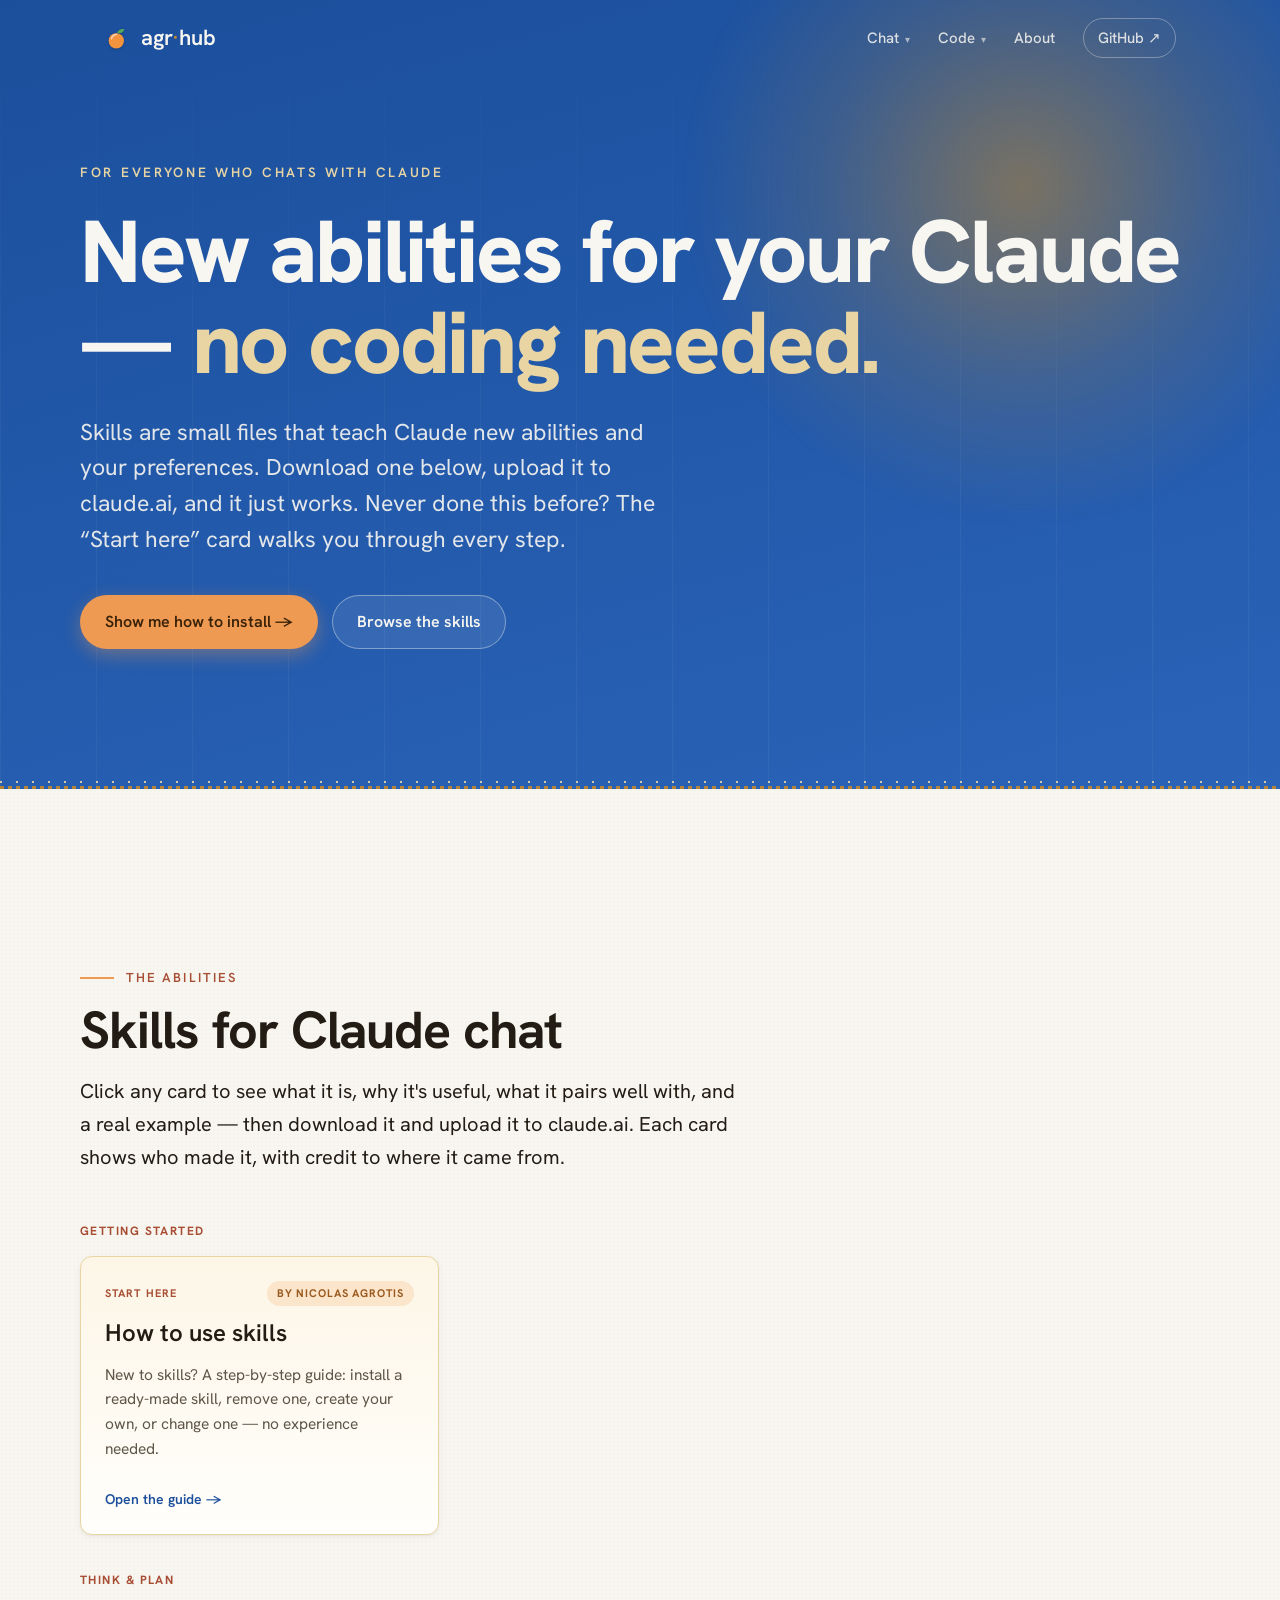
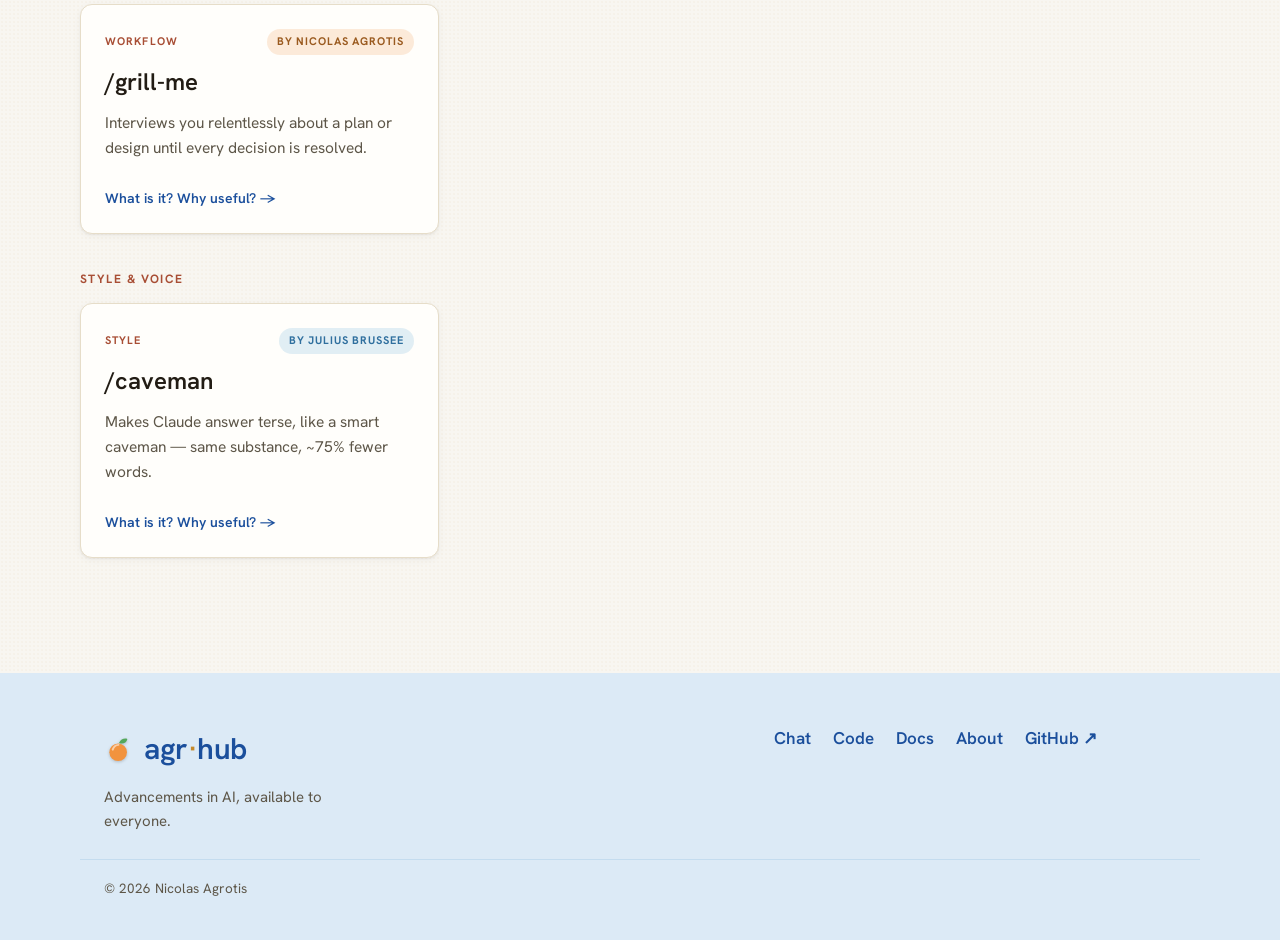
==== commit 988216b0: "Sync the catalog with agr-launchpad's asset overhaul; add Agents; rework the launchpad section - Rep" ====
--- a/chat.html
+++ b/chat.html
@@ -8,7 +8,7 @@
 <link rel="preconnect" href="https://fonts.googleapis.com" />
 <link rel="preconnect" href="https://fonts.gstatic.com" crossorigin />
 <link href="https://fonts.googleapis.com/css2?family=Hanken+Grotesk:wght@400;500;600;700;800&display=swap" rel="stylesheet" />
-<link rel="stylesheet" href="assets/app.css?v=3" />
+<link rel="stylesheet" href="assets/app.css?v=4" />
 </head>
 <body>
 
@@ -37,6 +37,7 @@
         <div class="nav__menu">
           <a href="code.html#launchpad">Launchpad</a>
           <a href="code.html#skills">Skills</a>
+          <a href="code.html#agents">Agents</a>
           <a href="code.html#plugins">Plugins</a>
           <a href="code.html#projects">Projects</a>
           <a href="docs.html">Docs</a>
@@ -113,7 +114,7 @@
   <p class="foot__copy">© <span id="year"></span> Nicolas Agrotis</p>
 </footer>
 
-<script src="data/catalog.js?v=3"></script>
-<script src="assets/app.js?v=3"></script>
+<script src="data/catalog.js?v=4"></script>
+<script src="assets/app.js?v=4"></script>
 </body>
 </html>
--- a/assets/app.css
+++ b/assets/app.css
@@ -249,13 +249,29 @@
   font-weight: 700; margin: 22px 0 14px;
 }
 .lp-group-label__sub { color: var(--ink-2); font-weight: 600; text-transform: none; letter-spacing: 0; }
-.lp-pieces { margin-bottom: 6px; }
-
-.piece__top { display: flex; align-items: center; justify-content: space-between; gap: 10px; margin-bottom: 4px; }
-.piece__by { font-size: 12px; color: var(--ink-2); font-weight: 600; white-space: nowrap; }
-.piece__name { font-family: var(--serif); font-weight: 700; font-size: 20px; margin: 2px 0 10px; color: var(--ink); }
-.piece .card__desc { font-size: 14.5px; margin-bottom: 0; }
-.piece:hover { transform: translateY(-2px); }
+
+/* the pieces, as a reading index — deliberately not cards, so they don't
+   compete with the clickable catalog sections below */
+.lp-list { list-style: none; margin: 0 0 8px; padding: 0; border-top: 1px solid var(--line); }
+.lp-row {
+  display: grid; grid-template-columns: 190px 1fr 150px; gap: 4px 28px;
+  align-items: baseline; padding: 15px 4px; border-bottom: 1px dashed var(--line);
+}
+.lp-row__name { font-family: var(--serif); font-weight: 700; font-size: 17.5px; color: var(--ink); }
+.lp-row__marker {
+  display: block; font-size: 11px; font-weight: 700; letter-spacing: .1em;
+  text-transform: uppercase; color: var(--terracotta); margin-bottom: 3px;
+}
+.lp-row__body { color: var(--ink-2); font-size: 14.5px; line-height: 1.55; }
+.lp-row__body code { font-size: 13px; }
+.lp-row__by { font-size: 12.5px; color: var(--ink-2); font-weight: 600; white-space: nowrap; justify-self: end; }
+@media (max-width: 720px) {
+  .lp-row { grid-template-columns: 1fr; gap: 6px; }
+  .lp-row__by { justify-self: start; }
+}
+.lp-inrepo { max-width: 76ch; color: var(--ink-2); font-size: 15px; line-height: 1.65; margin: 0; }
+.lp-inrepo strong { color: var(--aegean); }
+.lp-inrepo a { color: var(--aegean); font-weight: 600; }
 
 .lp-note {
   margin-top: clamp(40px, 5vw, 64px);
@@ -276,13 +292,19 @@
 .badge--private { background: rgba(93,86,72,.1); color: var(--ink-2); }
 .badge--ships { background: rgba(91,164,212,.18); color: #2f6f9e; }
 
-/* ---------- section rhythm (all sections carry equal weight) ----------
-   A constrained hairline between sections, drawn at the top of each
-   section's inner column so the four sections read as equals. */
-.launchpad .section__in,
+/* ---------- section rhythm ----------
+   The launchpad is its own zone: a warm full-width band with a hard edge,
+   visibly separate from the catalog sections (skills / agents / plugins /
+   projects), which read as equals divided by constrained hairlines. */
+.launchpad {
+  background: linear-gradient(180deg, #f8f2e2 0%, #fdfaf2 100%);
+  border-bottom: 1px solid var(--limestone);
+}
 #skills .section__in,
+.agents .section__in,
 .plugins .section__in,
 .projects .section__in { border-top: 1px solid var(--line); padding-top: clamp(56px, 7vw, 96px); }
+#skills .section__in { border-top: none; padding-top: clamp(40px, 5vw, 64px); }
 .launchpad .section__in { border-top: none; padding-top: 0; }
 
 /* ---------- grids / cards ---------- */
@@ -300,6 +322,7 @@
 .card--link:hover .card__link { color: var(--terracotta); }
 .card--link:hover .card__name { color: var(--aegean); }
 .card__top { display: flex; align-items: center; justify-content: space-between; gap: 10px; margin-bottom: 6px; }
+.card__badges { display: inline-flex; align-items: center; gap: 6px; flex-wrap: wrap; justify-content: flex-end; }
 .card__marker {
   font-size: 11px; font-weight: 700; letter-spacing: .1em; text-transform: uppercase;
   color: var(--terracotta);
@@ -456,7 +479,7 @@
 .groups > .grid + .lp-group-label { margin-top: 36px; }
 
 /* ---------- landing: quick index ---------- */
-.qi__cols { display: grid; grid-template-columns: repeat(4, 1fr); gap: 28px; }
+.qi__cols { display: grid; grid-template-columns: repeat(auto-fit, minmax(180px, 1fr)); gap: 28px; }
 .qi__h {
   font-family: var(--serif); font-weight: 600; font-size: 18px; color: var(--ink);
   display: flex; align-items: baseline; gap: 10px; margin: 0 0 14px;
